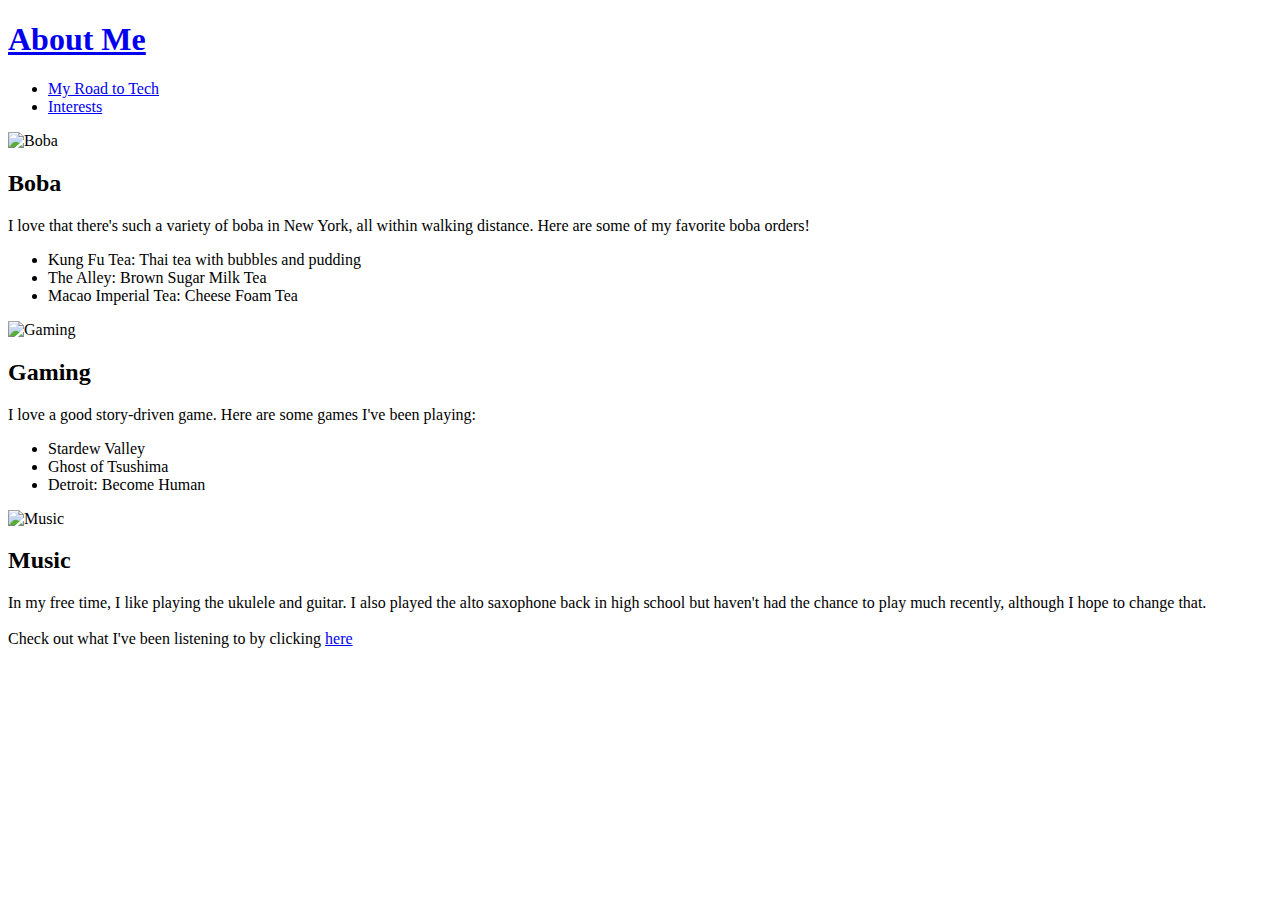
==== interests.html @ 53bbea26 "Add files via upload" ====
<!DOCTYPE html>

<html lang="en">
  <head>
    <meta charset="utf-8">
    <title>About Me | Interests </title>
    <link rel="stylesheet" href="styles/main.css">
  </head>

  <body>
    <header>
	    <h1><a href="index.html">About Me</a></h1>
  	</header>

    <nav>
      <ul id="menu">
        <li id="menu-item"><a href="road-to-tech.html">My Road to Tech</a></li>
        <li id="menu-item"><a href="interests.html">Interests</a></li>
      </ul>
  	</nav>

    <main>
      <article>
        <div class="clearfix">
        <img src="images/boba.jpg" alt="Boba" width = "400" height = "300">
        <h2>Boba</h2>
        <p>I love that there's such a variety of boba in New York, all within walking distance. Here are some of my favorite boba orders!</p>
        <ul>
          <li>Kung Fu Tea: Thai tea with bubbles and pudding</li>
          <li>The Alley: Brown Sugar Milk Tea</li>
          <li>Macao Imperial Tea: Cheese Foam Tea</li>
        </ul>
        </div>
      </article>

      <article>
        <div class="clearfix">
        <img src="images/games.jpg" alt="Gaming" width="426" height="240">
        <h2>Gaming</h2>
        <p>I love a good story-driven game. Here are some games I've been playing:</p>
        <ul>
          <li>Stardew Valley</li>
          <li>Ghost of Tsushima</li>
          <li>Detroit: Become Human</li>
        </ul>
        </div>
      </article>

      <article>
        <div class="clearfix">
        <img src="images/music.jpg" alt="Music" width="640" height="360">
        <h2>Music</h2>
        <p>In my free time, I like playing the ukulele and guitar. I also played the alto saxophone back in high school but haven't had the chance to play much recently, although I hope to change that.
        <br></br>
        Check out what I've been listening to by clicking <a href = "https://open.spotify.com/playlist/48hpqEhH5obOFOFnRrCG26"> here</a></p>
        </div>
      </article>
    </main>
  </body>
</html>
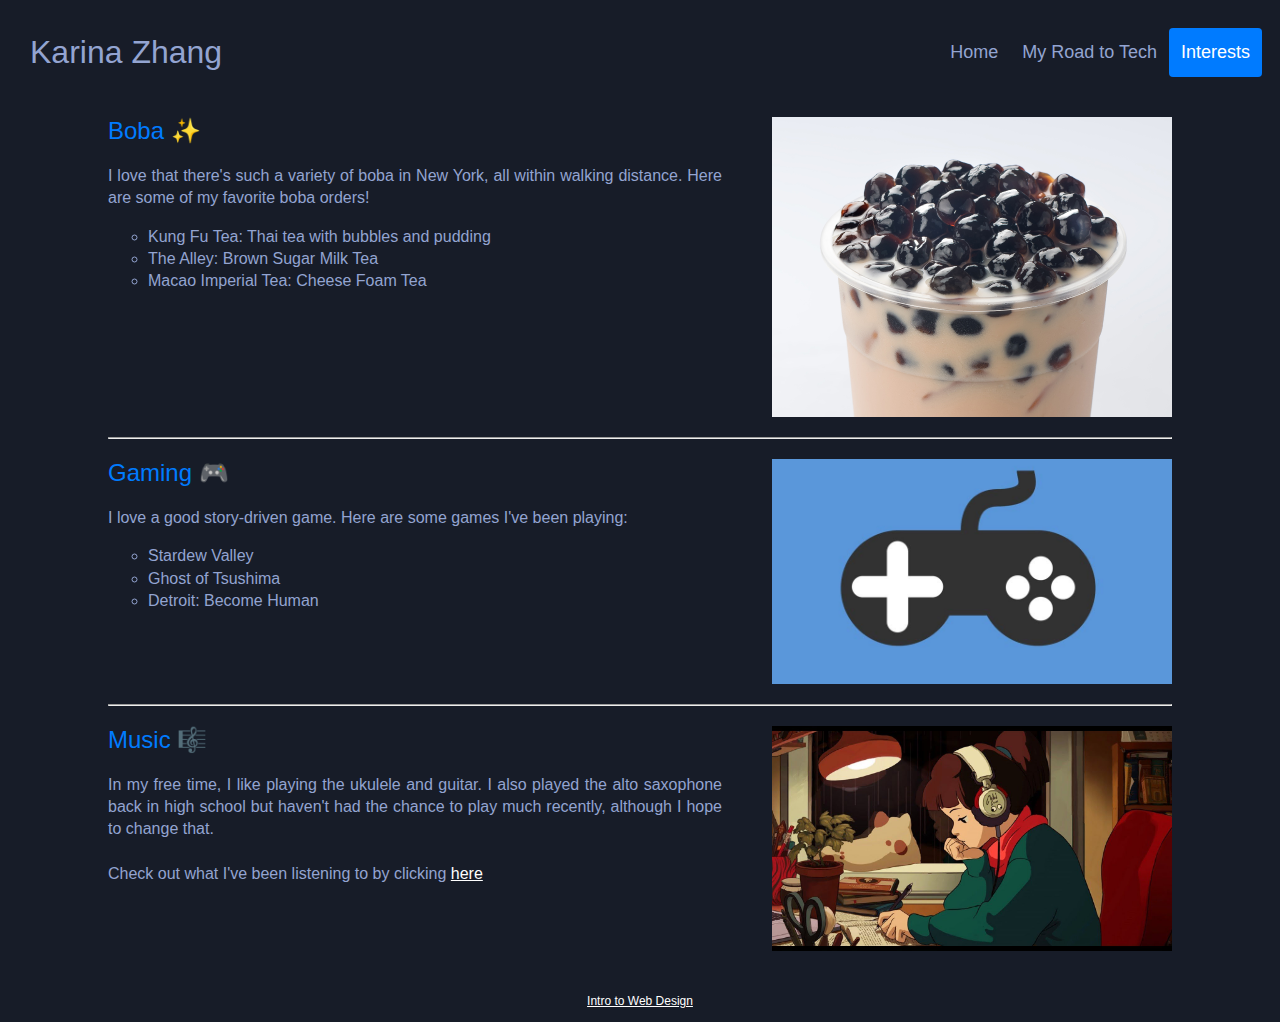
==== commit e908cf51: "UI update" ====
--- a/interests.html
+++ b/interests.html
@@ -8,53 +8,58 @@
   </head>
 
   <body>
-    <header>
-	    <h1><a href="index.html">About Me</a></h1>
-  	</header>
-
-    <nav>
-      <ul id="menu">
-        <li id="menu-item"><a href="road-to-tech.html">My Road to Tech</a></li>
-        <li id="menu-item"><a href="interests.html">Interests</a></li>
-      </ul>
-  	</nav>
+    <div class="header">
+      <a href="index.html" class="logo">Karina Zhang</a>
+      <div class="header-right">
+        <a href="index.html">Home</a>
+        <a href="road-to-tech.html">My Road to Tech</a>
+        <a class="active" href="interests.html">Interests</a>
+      </div>
+    </div>
 
     <main>
       <article>
-        <div class="clearfix">
-        <img src="images/boba.jpg" alt="Boba" width = "400" height = "300">
-        <h2>Boba</h2>
-        <p>I love that there's such a variety of boba in New York, all within walking distance. Here are some of my favorite boba orders!</p>
-        <ul>
-          <li>Kung Fu Tea: Thai tea with bubbles and pudding</li>
-          <li>The Alley: Brown Sugar Milk Tea</li>
-          <li>Macao Imperial Tea: Cheese Foam Tea</li>
-        </ul>
+        <div id="textblock">
+          <img src="images/boba.jpg" alt="Boba" width = "400" height = "300">
+          <h2>Boba ✨</h2>
+          <p>I love that there's such a variety of boba in New York, all within walking distance. Here are some of my favorite boba orders!</p>
+          <ul>
+            <li>Kung Fu Tea: Thai tea with bubbles and pudding</li>
+            <li>The Alley: Brown Sugar Milk Tea</li>
+            <li>Macao Imperial Tea: Cheese Foam Tea</li>
+          </ul>
         </div>
+        <hr></hr>
       </article>
 
       <article>
-        <div class="clearfix">
-        <img src="images/games.jpg" alt="Gaming" width="426" height="240">
-        <h2>Gaming</h2>
-        <p>I love a good story-driven game. Here are some games I've been playing:</p>
-        <ul>
-          <li>Stardew Valley</li>
-          <li>Ghost of Tsushima</li>
-          <li>Detroit: Become Human</li>
-        </ul>
+        <div id="textblock">
+          <img src="images/games.jpg" alt="Gaming" width="400" height="225">
+          <h2>Gaming 🎮</h2>
+          <p>I love a good story-driven game. Here are some games I've been playing:</p>
+          <ul>
+            <li>Stardew Valley</li>
+            <li>Ghost of Tsushima</li>
+            <li>Detroit: Become Human</li>
+          </ul>
         </div>
+        <hr></hr>
       </article>
 
       <article>
-        <div class="clearfix">
-        <img src="images/music.jpg" alt="Music" width="640" height="360">
-        <h2>Music</h2>
-        <p>In my free time, I like playing the ukulele and guitar. I also played the alto saxophone back in high school but haven't had the chance to play much recently, although I hope to change that.
-        <br></br>
-        Check out what I've been listening to by clicking <a href = "https://open.spotify.com/playlist/48hpqEhH5obOFOFnRrCG26"> here</a></p>
+        <div id="textblock">
+          <img src="images/music.jpg" alt="Music" width="400" height="225">
+          <h2>Music 🎼</h2>
+          <p>In my free time, I like playing the ukulele and guitar. I also played the alto saxophone back in high school but haven't had the chance to play much recently, although I hope to change that.
+          <br></br>
+          Check out what I've been listening to by clicking <a href = "https://open.spotify.com/playlist/48hpqEhH5obOFOFnRrCG26"> here</a></p>
         </div>
       </article>
     </main>
+
+    <footer>
+	    <p id="footerLink"><a href="https://cs.nyu.edu/courses/fall20/CSCI-UA.0004-004/">Intro to Web Design</a></p>
+  	</footer>
+    
   </body>
 </html>
--- a/styles/main.css
+++ b/styles/main.css
@@ -0,0 +1,154 @@
+* {
+  color: #93a4d1;
+  font-family: Helvetica, sans-serif;
+  font-weight: normal;
+  text-align: justify;
+}
+h1 {
+  font-size: 2em;
+  text-align: center;
+}
+h2 {
+  color: #007bff;
+  font-size: 1.5em;
+}
+p, ul {
+  font-size: 1em;
+  line-height: 1.4em;
+  list-style-type: circle;
+}
+
+img {
+  float: right;
+  margin-left: 50px;
+  margin-bottom: 20px;
+}
+
+hr {
+  clear: both;
+  margin-left: 100px;
+  margin-right: 100px;
+}
+
+body {
+  background-color: #171c28;
+  background-size: cover;
+  background-position: center bottom;
+  background-attachment: fixed;
+}
+
+/* styling links */
+a:link, a:visited {
+  color: white;
+  text-decoration: underline;
+}
+a:hover {
+  background-color: #007bff;
+}
+a:active {
+  text-decoration: none;
+}
+
+.center {
+  float: none;
+  display: block;
+  margin: auto;
+  width: 40%;
+}
+footer {
+    padding-top: 10px;
+    clear: both;
+}
+
+#footerLink{
+  font-size: 0.75em;
+  text-align: center;
+}
+
+#textblock {
+  margin-left: 100px;
+  margin-right: 100px;
+  margin-bottom: 50px;
+}
+/* Style the header with a grey background and some padding */
+.header {
+  overflow: hidden;
+  padding: 20px 10px;
+
+}
+
+/* Style the header links */
+.header a {
+  float: left;
+  color: #93a4d1;
+  text-align: center;
+  padding: 12px;
+  text-decoration: none;
+  font-size: 18px;
+  line-height: 25px;
+  border-radius: 4px;
+}
+
+.header a.logo {
+  font-size: 2em;
+}
+
+/* Change the background color on mouse-over */
+.header a:hover {
+  background-color: #93a4d1;
+  color: #171c28;
+}
+
+/* Style the active/current link*/
+.header a.active {
+  background-color: #007bff;
+  color: white;
+}
+
+/* Float the link section to the right */
+.header-right {
+  float: right;
+}
+
+.header a.logo:hover {
+  background-color: #171c28;
+  color: #93a4d1;
+}
+
+.typewriter {
+  overflow: hidden; /* Ensures the content is not revealed until the animation */
+  border-right: .15em solid orange; /* The typewriter cursor */
+  white-space: nowrap; /* Keeps the content on a single line */
+  margin: 0 auto; /* Gives that scrolling effect as the typing happens */
+  content-bottom: auto;
+  line-height: normal;
+  letter-spacing: .15em; /* Adjust as needed */
+  animation:
+    typing 3s steps(20, end),
+    blink-caret 0.75s step-end infinite;
+}
+
+
+/* The typing effect */
+@keyframes typing {
+  from { width: 0 }
+  to { width: 100% }
+}
+
+/* The typewriter cursor effect */
+@keyframes blink-caret {
+  from, to { border-color: transparent }
+  75% { border-color: orange; }
+}
+
+/* Add media queries for responsiveness - when the screen is 500px wide or less, stack the links on top of each other */
+@media screen and (max-width: 650px) {
+  .header a {
+    float: none;
+    display: block;
+    text-align: left;
+  }
+  .header-right {
+    float: none;
+  }
+}
